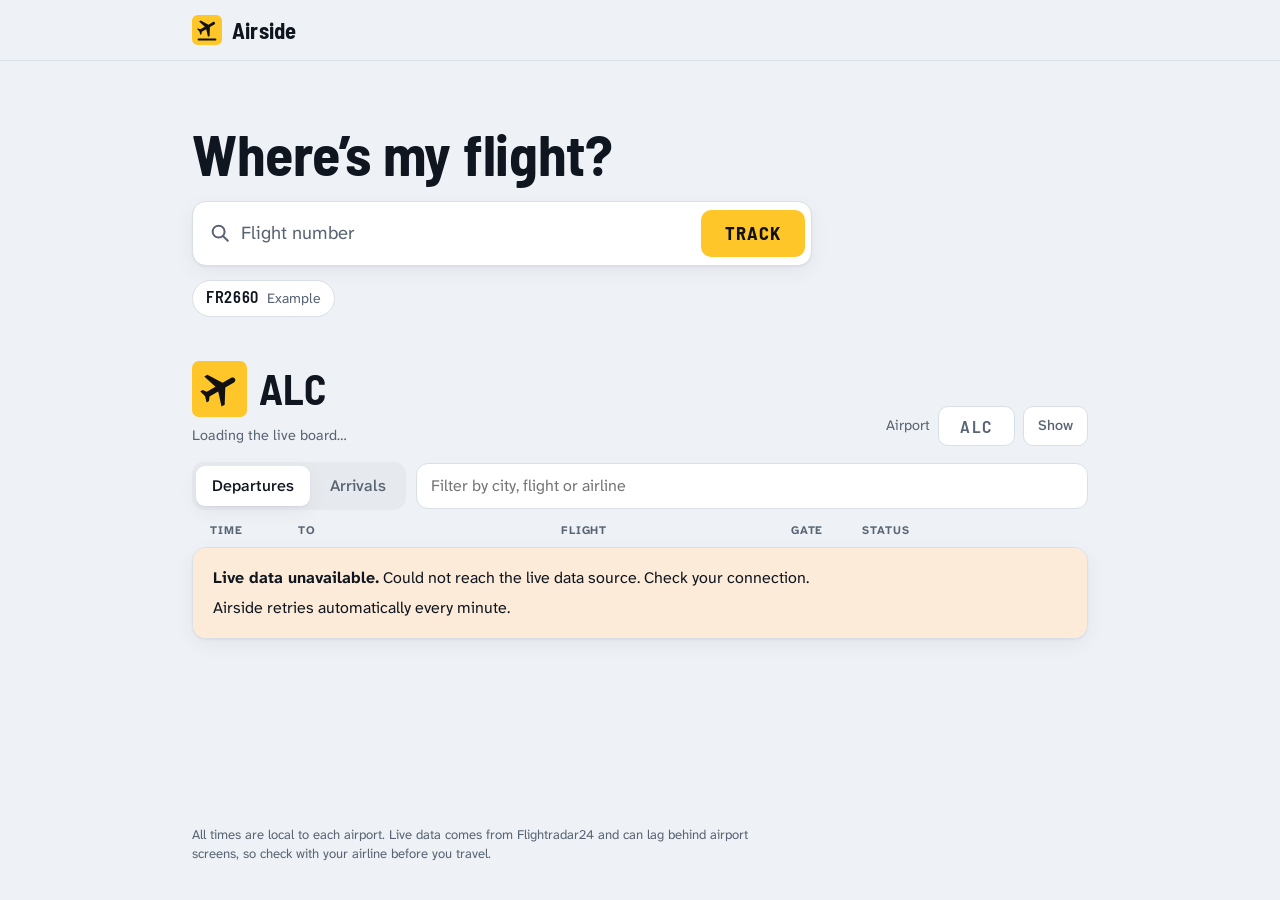
==== index.html @ 5c39e544 "Airside: live flight status and airport boards Static site with no build step. Flight pages show liv" ====
<!doctype html>
<html lang="en">
<head>
<meta charset="utf-8">
<meta name="viewport" content="width=device-width, initial-scale=1, viewport-fit=cover">
<title>Airside</title>
<meta name="description" content="Live flight status and airport departure boards. Fast, clean and free of ads.">
<meta name="theme-color" content="#eef1f5" media="(prefers-color-scheme: light)">
<meta name="theme-color" content="#0c1015" media="(prefers-color-scheme: dark)">
<link rel="icon" href="favicon.svg" type="image/svg+xml">
<link rel="preconnect" href="https://api.flightradar24.com" crossorigin>
<link rel="preconnect" href="https://fonts.googleapis.com">
<link rel="preconnect" href="https://fonts.gstatic.com" crossorigin>
<link rel="stylesheet" href="https://fonts.googleapis.com/css2?family=Atkinson+Hyperlegible+Next:wght@400;500;700&family=Barlow+Semi+Condensed:wght@500;600;700&display=swap">
<link rel="stylesheet" href="css/app.css">
<script type="module" src="js/app.js"></script>
</head>
<body>
<header class="top">
  <div class="wrap top-inner">
    <a class="brand" href="./" data-nav aria-label="Airside home">
      <svg class="brand-mark" viewBox="0 0 32 32" aria-hidden="true"><rect width="32" height="32" rx="6" fill="var(--sign)"/><g fill="var(--sign-ink)"><path transform="translate(4 1.5) rotate(60 12 12)" d="M21 16v-2l-8-5V3.5c0-.83-.67-1.5-1.5-1.5S10 2.67 10 3.5V9l-8 5v2l8-2.5V19l-2 1.5V22l3.5-1 3.5 1v-1.5L13 19v-5.5l8 2.5z"/><rect x="6" y="25" width="20" height="2.2" rx="1.1"/></g></svg>
      Airside
    </a>
    <form class="search search-top js-flight-search" id="top-search" role="search" hidden>
      <label class="sr-only" for="q-top">Flight number</label>
      <input id="q-top" name="q" autocomplete="off" autocapitalize="characters" spellcheck="false" enterkeyhint="search" placeholder="Flight number">
      <button aria-label="Track flight"><svg class="i" viewBox="0 0 24 24" aria-hidden="true"><circle cx="10.5" cy="10.5" r="6.5" fill="none" stroke="currentColor" stroke-width="2.2"/><path d="m15.5 15.5 5 5" stroke="currentColor" stroke-width="2.2" stroke-linecap="round"/></svg></button>
    </form>
  </div>
</header>
<main id="view" class="wrap"></main>
<footer class="wrap foot">
  <p>All times are local to each airport. Live data comes from Flightradar24 and can lag behind airport screens, so check with your airline before you travel.</p>
</footer>
</body>
</html>
---- css/app.css ----
/* Layout: airport wayfinding. A quiet, cool-grey concourse where the only loud
   element is the signage-yellow plate system (gates, terminals, belts, logo).
   Codes and clock times use a condensed sign face; reading text uses a face
   designed for legibility. Single column, max 960px, boards as one panel. */
:root {
  --bg: #eef1f5;
  --surface: #ffffff;
  --ink: #0f1620;
  --muted: #586473;
  --line: #d9dfe6;
  --sign: #ffc629;          /* wayfinding yellow */
  --sign-ink: #111111;
  --plate: #121a24;         /* black location sign */
  --plate-ink: #ffc629;
  --accent: #1f4bd8;
  --ok: #12804a;   --ok-bg: #e2f3e9;
  --warn: #b5530c; --warn-bg: #fcebd9;
  --bad: #c42b2b;  --bad-bg: #fbe4e3;
  --idle: #5f6b7a; --idle-bg: #e6eaef;
  --shadow: 0 1px 2px rgb(15 22 32 / .05), 0 6px 20px rgb(15 22 32 / .05);

  --f-sign: "Barlow Semi Condensed", "Roboto Condensed", "Arial Narrow", sans-serif;
  --f-body: "Atkinson Hyperlegible Next", "Atkinson Hyperlegible", system-ui, -apple-system, "Segoe UI", Roboto, sans-serif;
  --r: 14px;
  --cols: 4.6rem minmax(0, 1.5fr) minmax(0, 1.3fr) 3.6rem minmax(0, 1.25fr);
  color-scheme: light;
}

@media (prefers-color-scheme: dark) {
  :root {
    --bg: #0c1015;
    --surface: #151b23;
    --ink: #e7ecf2;
    --muted: #98a4b2;
    --line: #27313d;
    --plate: #04070a;
    --accent: #8fb0ff;
    --ok: #4dd08b;   --ok-bg: rgb(77 208 139 / .13);
    --warn: #ffa152; --warn-bg: rgb(255 161 82 / .14);
    --bad: #ff7a73;  --bad-bg: rgb(255 122 115 / .14);
    --idle: #a3aebb; --idle-bg: rgb(152 164 178 / .13);
    --shadow: none;
    color-scheme: dark;
  }
}

*, *::before, *::after { box-sizing: border-box; }
[hidden] { display: none !important; }
html { -webkit-text-size-adjust: 100%; }
body {
  margin: 0;
  min-height: 100vh;
  display: flex;
  flex-direction: column;
  background: var(--bg);
  color: var(--ink);
  font: 400 1rem/1.5 var(--f-body);
  -webkit-font-smoothing: antialiased;
}
main { flex: 1; }
a { color: inherit; }
button, input { font: inherit; color: inherit; }
button { cursor: pointer; }
:focus-visible { outline: 3px solid var(--accent); outline-offset: 2px; border-radius: 6px; }
.sr-only { position: absolute; width: 1px; height: 1px; overflow: hidden; clip-path: inset(50%); white-space: nowrap; }
.i { width: 1.15em; height: 1.15em; flex: none; }

.wrap {
  width: 100%;
  max-width: 960px;
  margin-inline: auto;
  padding-left: max(clamp(16px, 4vw, 32px), env(safe-area-inset-left, 0px));
  padding-right: max(clamp(16px, 4vw, 32px), env(safe-area-inset-right, 0px));
}

/* ---------- header */

.top {
  position: sticky;
  top: 0;
  z-index: 10;
  padding-top: env(safe-area-inset-top, 0px);
  background: color-mix(in srgb, var(--bg) 86%, transparent);
  backdrop-filter: blur(12px);
  -webkit-backdrop-filter: blur(12px);
  border-bottom: 1px solid var(--line);
}
.top-inner { display: flex; align-items: center; gap: 16px; min-height: 60px; }
.brand {
  display: inline-flex;
  align-items: center;
  gap: 10px;
  font: 700 1.4rem/1 var(--f-sign);
  letter-spacing: .01em;
  text-decoration: none;
}
.brand-mark { width: 30px; height: 30px; }

/* ---------- search */

.search {
  display: flex;
  align-items: center;
  background: var(--surface);
  border: 1.5px solid var(--line);
  border-radius: 14px;
}
.search:focus-within { border-color: var(--ink); }
.search input {
  flex: 1;
  min-width: 0;
  border: 0;
  background: none;
  outline: none;
  padding: 12px 0;
  font-size: 1.15rem;
  font-weight: 500;
  letter-spacing: .04em;
  text-transform: uppercase;
}
.search input::placeholder { text-transform: none; letter-spacing: 0; font-weight: 400; color: var(--muted); }
.search button { border: 0; background: var(--sign); color: var(--sign-ink); }
.search button:hover { filter: brightness(.95); }

.search-big { max-width: 620px; gap: 10px; padding: 6px 6px 6px 16px; box-shadow: var(--shadow); }
.search-big > .i { width: 22px; height: 22px; color: var(--muted); }
.search-big button {
  padding: 14px 24px;
  border-radius: 10px;
  font: 700 1.15rem/1 var(--f-sign);
  letter-spacing: .05em;
  text-transform: uppercase;
}

.search-top { margin-left: auto; flex: 0 1 230px; padding: 3px 3px 3px 12px; border-radius: 12px; }
.search-top input { padding: 7px 0; font-size: 1rem; }
.search-top button { display: grid; place-items: center; width: 38px; height: 36px; border-radius: 9px; }

/* ---------- home */

.hero { padding-block: clamp(28px, 7vw, 64px) 8px; }
.hero-title {
  margin: 0 0 18px;
  font: 700 clamp(2.3rem, 8vw, 3.6rem)/1 var(--f-sign);
  letter-spacing: -.005em;
  text-wrap: balance;
}
.chips { display: flex; flex-wrap: wrap; gap: 8px; margin-top: 14px; }
.chip {
  display: inline-flex;
  align-items: baseline;
  gap: 8px;
  padding: 7px 13px;
  border: 1px solid var(--line);
  border-radius: 999px;
  background: var(--surface);
  font-size: .88rem;
  text-decoration: none;
}
.chip b { font: 600 1.02rem/1 var(--f-sign); letter-spacing: .04em; }
.chip span { color: var(--muted); }
.chip:hover { border-color: var(--ink); }

.board { margin-block: 36px 24px; }
.board-head {
  display: flex;
  flex-wrap: wrap;
  align-items: flex-end;
  justify-content: space-between;
  gap: 14px 24px;
  margin-bottom: 16px;
}
.board-title {
  display: flex;
  align-items: center;
  gap: 12px;
  margin: 0;
  font: 700 clamp(1.9rem, 6vw, 2.6rem)/1 var(--f-sign);
}
.board-icon {
  width: 1.05em;
  height: 1.05em;
  padding: .14em;
  border-radius: 7px;
  background: var(--sign);
  color: var(--sign-ink);
  box-sizing: content-box;
}
.board-sub { margin: 8px 0 0; color: var(--muted); font-size: .9rem; }
.board-sub b { color: var(--ink); font-variant-numeric: tabular-nums; }

.airport { display: flex; align-items: center; gap: 8px; color: var(--muted); font-size: .9rem; }
.airport input {
  width: 4.4em;
  padding: 8px 6px;
  border: 1.5px solid var(--line);
  border-radius: 10px;
  background: var(--surface);
  font: 600 1.1rem/1 var(--f-sign);
  letter-spacing: .08em;
  text-align: center;
  text-transform: uppercase;
}
.airport button, .ghost, .more {
  display: inline-flex;
  align-items: center;
  gap: 6px;
  padding: 8px 14px;
  border: 1.5px solid var(--line);
  border-radius: 10px;
  background: var(--surface);
  font-weight: 500;
}
.airport button:hover, .ghost:hover, .more:hover { border-color: var(--ink); }

.board-tools { display: flex; flex-wrap: wrap; align-items: center; gap: 10px; margin-bottom: 12px; }
.seg { display: inline-flex; gap: 4px; padding: 4px; border-radius: 12px; background: var(--idle-bg); }
.seg a { padding: 8px 16px; border-radius: 9px; color: var(--muted); font-weight: 500; text-decoration: none; }
.seg a[aria-current] { background: var(--surface); color: var(--ink); box-shadow: var(--shadow); }
#filter {
  flex: 1 1 220px;
  min-width: 0;
  padding: 10px 14px;
  border: 1.5px solid var(--line);
  border-radius: 12px;
  background: var(--surface);
}

.rows-head {
  display: grid;
  grid-template-columns: var(--cols);
  gap: 14px;
  padding: 0 18px 8px;
  color: var(--muted);
  font-size: .72rem;
  font-weight: 700;
  letter-spacing: .08em;
  text-transform: uppercase;
}
.rows {
  overflow: hidden;
  border: 1px solid var(--line);
  border-radius: var(--r);
  background: var(--surface);
  box-shadow: var(--shadow);
}
.row {
  display: grid;
  grid-template-columns: var(--cols);
  align-items: center;
  gap: 14px;
  padding: 12px 18px;
  border-top: 1px solid var(--line);
  text-decoration: none;
}
.row:first-child { border-top: 0; }
a.row:hover { background: color-mix(in srgb, var(--sign) 10%, var(--surface)); }
.r-time b, .r-time i {
  display: block;
  font: 600 1.4rem/1.05 var(--f-sign);
  font-style: normal;
  font-variant-numeric: tabular-nums;
}
.r-time b.was { font-size: .95rem; color: var(--muted); text-decoration: line-through; }
.r-time i { color: var(--tone); }
.r-place b { font-weight: 700; }
.code-sm { color: var(--muted); font: 600 .85rem/1 var(--f-sign); letter-spacing: .07em; }
.r-flight { color: var(--muted); font-size: .88rem; }
.r-flight b { color: var(--ink); font: 600 1.02rem/1 var(--f-sign); letter-spacing: .04em; }
.r-status { display: flex; align-items: center; gap: 8px; color: var(--tone); font-weight: 700; font-size: .92rem; }
.is-past .r-time b, .is-past .r-place b, .is-past .r-flight b { color: var(--muted); }
.is-past .r-status { color: var(--muted); font-weight: 500; }
.is-past .dot { background: var(--line); }
.mini-plate {
  display: inline-grid;
  place-items: center;
  min-width: 2.1rem;
  height: 1.8rem;
  padding: 0 .4rem;
  border-radius: 5px;
  background: var(--sign);
  color: var(--sign-ink);
  font: 700 1.02rem/1 var(--f-sign);
}
.is-past .mini-plate { background: var(--idle-bg); color: var(--muted); }

.row.is-loading { grid-template-columns: 4rem 1fr 6rem; grid-template-areas: none; padding-block: 18px; }
.row.is-loading span { height: 14px; border-radius: 6px; background: var(--idle-bg); animation: pulse 1.4s ease-in-out infinite; }
@keyframes pulse { 50% { opacity: .45; } }

.empty { margin: 0; padding: 18px; color: var(--muted); }
.more { margin: 14px auto 0; }
.problem {
  padding: 18px 20px;
  border-radius: var(--r);
  background: var(--warn-bg);
}
.rows .problem { border-radius: 0; }
.problem p { margin: 0 0 6px; max-width: 65ch; }
.problem p:last-child { margin: 0; }

/* ---------- tones */

.tone-ok   { --tone: var(--ok);   --tone-bg: var(--ok-bg); }
.tone-warn { --tone: var(--warn); --tone-bg: var(--warn-bg); }
.tone-bad  { --tone: var(--bad);  --tone-bg: var(--bad-bg); }
.tone-idle { --tone: var(--idle); --tone-bg: var(--idle-bg); }
.dot { display: inline-block; flex: none; width: .55rem; height: .55rem; border-radius: 50%; background: var(--tone); }
.t-ok { color: var(--ok); } .t-warn { color: var(--warn); } .t-bad { color: var(--bad); } .t-idle { color: var(--muted); }

/* ---------- flight */

.crumbs { padding-top: 18px; }
.crumbs a { display: inline-flex; align-items: center; gap: 4px; color: var(--muted); font-size: .92rem; text-decoration: none; }
.crumbs a:hover { color: var(--ink); }

.plate-num {
  margin: 0;
  padding: .3em .5em .26em;
  border-radius: 8px;
  background: var(--plate);
  box-shadow: inset 0 0 0 1px var(--line);
  color: var(--plate-ink);
  font: 700 clamp(1.7rem, 5.5vw, 2.2rem)/1 var(--f-sign);
  letter-spacing: .06em;
}
.fl-head { display: flex; flex-wrap: wrap; align-items: center; gap: 14px 18px; margin-block: 14px 18px; }
.fl-title { flex: 1 1 260px; min-width: 0; }
.fl-title h1 { margin: 0; font: 700 clamp(1.55rem, 5vw, 2.2rem)/1.08 var(--f-sign); text-wrap: balance; }
.sub { margin: 4px 0 0; color: var(--muted); }
.sub:empty { display: none; }

.days {
  display: flex;
  gap: 6px;
  margin-bottom: 16px;
  padding-bottom: 2px;
  overflow-x: auto;
  scrollbar-width: none;
  -webkit-mask-image: linear-gradient(90deg, transparent, #000 12px, #000 calc(100% - 24px), transparent);
          mask-image: linear-gradient(90deg, transparent, #000 12px, #000 calc(100% - 24px), transparent);
  padding-inline: 4px 24px;
}
.days::-webkit-scrollbar { display: none; }
.day {
  display: inline-flex;
  flex: none;
  align-items: center;
  gap: 7px;
  padding: 7px 13px;
  border: 1px solid var(--line);
  border-radius: 999px;
  background: var(--surface);
  font-size: .9rem;
  white-space: nowrap;
  text-decoration: none;
}
.day:hover { border-color: var(--ink); }
.day[aria-current] { background: var(--ink); border-color: var(--ink); color: var(--bg); font-weight: 700; }

.status { margin-bottom: 16px; padding: 18px 20px; border-radius: var(--r); background: var(--tone-bg); }
.status-main { display: flex; flex-wrap: wrap; align-items: center; gap: 6px 12px; margin: 0; }
.status-main strong { color: var(--tone); font: 700 clamp(1.8rem, 6vw, 2.3rem)/1 var(--f-sign); }
.status-main .dot { width: .8rem; height: .8rem; }
.status-note { color: var(--tone); font-weight: 700; }
.status-detail { margin: 8px 0 0; font-size: 1.05rem; max-width: 65ch; }
.status-meta { margin: 6px 0 0; color: var(--muted); font-size: .85rem; }

.route { overflow: hidden; border: 1px solid var(--line); border-radius: var(--r); background: var(--surface); box-shadow: var(--shadow); }
.route-bar { display: grid; grid-template-columns: auto minmax(0, 1fr) auto; align-items: center; gap: 12px; padding: 20px 20px 16px; }
.rb-end { display: flex; flex-direction: column; margin: 0; }
.rb-arr { align-items: flex-end; text-align: right; }
.code { font: 700 clamp(2.7rem, 10vw, 3.8rem)/.9 var(--f-sign); letter-spacing: .02em; }
.city { margin-top: 6px; color: var(--muted); font-size: .92rem; }
.track { display: flex; flex-direction: column; gap: 10px; min-width: 0; padding-bottom: 1.4rem; }
.track-line {
  position: relative;
  height: 2px;
  margin-inline: 14px;
  background: repeating-linear-gradient(90deg, var(--muted) 0 5px, transparent 5px 10px);
  opacity: .9;
}
.track-fill { position: absolute; inset: 0 auto 0 0; width: calc(var(--p) * 100%); background: var(--ink); }
.track-plane {
  position: absolute;
  top: 50%;
  left: calc(var(--p) * 100%);
  width: 26px;
  height: 26px;
  padding: 3px;
  box-sizing: content-box;
  border-radius: 50%;
  background: var(--surface);
  color: var(--ink);
  transform: translate(-50%, -50%);
}
.track-meta { margin: 0; color: var(--muted); font-size: .85rem; text-align: center; font-variant-numeric: tabular-nums; }

.ends { display: grid; grid-template-columns: 1fr 1fr; border-top: 1px solid var(--line); }
.end { min-width: 0; padding: 18px 20px 20px; }
.end + .end { border-left: 1px solid var(--line); }
.end-label {
  display: flex;
  align-items: center;
  gap: 8px;
  margin: 0 0 12px;
  color: var(--muted);
  font-size: .76rem;
  font-weight: 700;
  letter-spacing: .07em;
  text-transform: uppercase;
}
.times { display: flex; gap: 28px; margin: 0; }
.times div { display: flex; flex-direction: column; }
.times dt { color: var(--muted); font-size: .8rem; }
.times dd { margin: 0; font: 600 2.1rem/1.05 var(--f-sign); font-variant-numeric: tabular-nums; }
.times dd.was { color: var(--muted); text-decoration: line-through; text-decoration-thickness: 2px; }
.tz { margin: 6px 0 16px; color: var(--muted); font-size: .82rem; }
.plates { display: flex; flex-wrap: wrap; gap: 8px; }
.plate {
  display: flex;
  flex-direction: column;
  gap: 3px;
  min-width: 4.8rem;
  padding: 7px 11px 8px;
  border-radius: 6px;
  background: var(--sign);
  color: var(--sign-ink);
}
.plate span { font-size: .66rem; font-weight: 700; letter-spacing: .08em; text-transform: uppercase; }
.plate b { font: 700 1.55rem/1 var(--f-sign); }
.plate.is-empty { background: transparent; color: var(--muted); box-shadow: inset 0 0 0 1.5px var(--line); }

.facts {
  display: flex;
  flex-wrap: wrap;
  gap: 14px 36px;
  margin: 16px 0 0;
  padding: 16px 20px;
  border: 1px solid var(--line);
  border-radius: var(--r);
  background: var(--surface);
}
.facts div { flex: 1 1 180px; min-width: 0; }
.facts dt { color: var(--muted); font-size: .8rem; }
.facts dd { margin: 2px 0 0; font-weight: 500; }
.facts small { color: var(--muted); font-size: .82rem; font-weight: 400; }

.block { margin-top: 36px; }
.block h2 { margin: 0 0 14px; font: 700 1.6rem/1.1 var(--f-sign); }
.stats { display: grid; grid-template-columns: repeat(auto-fit, minmax(6.2rem, 1fr)); gap: 14px 16px; max-width: 640px; margin-bottom: 16px; }
.stats p { display: flex; flex-direction: column; margin: 0; }
.stats b { font: 700 2.1rem/1 var(--f-sign); font-variant-numeric: tabular-nums; }
.stats span { color: var(--muted); font-size: .85rem; }

.chart { margin: 0; padding: 26px 16px 14px; border: 1px solid var(--line); border-radius: var(--r); background: var(--surface); }
.chart-plot {
  position: relative;
  display: grid;
  grid-auto-columns: minmax(0, 1fr);
  grid-auto-flow: column;
  gap: 6px;
  height: 150px;
  margin-right: 3.6rem;
}
.col { position: relative; }
.bar { position: absolute; left: 50%; width: min(30px, 62%); border-radius: 3px; background: var(--tone); transform: translateX(-50%); }
.lbl {
  position: absolute;
  left: 0;
  right: 0;
  color: var(--muted);
  font: 600 .85rem/1 var(--f-sign);
  font-variant-numeric: tabular-nums;
  text-align: center;
}
.lbl.up { transform: translateY(calc(-100% - 5px)); }
.lbl.down { transform: translateY(5px); }
.x { position: absolute; left: 50%; color: var(--bad); font: 700 1.2rem/1 var(--f-sign); transform: translate(-50%, -50%); }
.rule { position: absolute; left: 0; right: 0; height: 0; border-top: 1px solid var(--line); }
.rule.zero { border-top: 1.5px solid var(--muted); }
.rule.limit { border-top: 1px dashed var(--warn); opacity: .8; }
.rule em {
  position: absolute;
  right: -3.6rem;
  width: 3.3rem;
  transform: translateY(-50%);
  color: var(--warn);
  font: 500 .7rem/1.1 var(--f-body);
  font-style: normal;
}
.chart-days {
  display: grid;
  grid-auto-columns: minmax(0, 1fr);
  grid-auto-flow: column;
  gap: 6px;
  margin: 10px 3.6rem 0 0;
  color: var(--muted);
  font-size: .74rem;
  text-align: center;
}
.chart figcaption { margin-top: 12px; color: var(--muted); font-size: .8rem; max-width: 65ch; }

.table-wrap { overflow-x: auto; border: 1px solid var(--line); border-radius: var(--r); background: var(--surface); }
.hist { width: 100%; border-collapse: collapse; font-variant-numeric: tabular-nums; }
.hist th, .hist td { padding: 11px 16px; border-top: 1px solid var(--line); text-align: left; white-space: nowrap; }
.hist thead th { border-top: 0; color: var(--muted); font-size: .72rem; font-weight: 700; letter-spacing: .07em; text-transform: uppercase; }
.hist tbody th a { font-weight: 700; text-decoration: none; }
.hist tbody th a:hover { text-decoration: underline; }
.hist td { font: 500 1.08rem/1.2 var(--f-sign); }
.pill { display: inline-block; padding: 3px 10px; border-radius: 999px; background: var(--tone-bg); color: var(--tone); font: 700 .82rem/1.3 var(--f-body); }

.loading-flight { display: flex; flex-direction: column; align-items: flex-start; gap: 16px; padding-block: 40px; }
.loading-flight > p:not(.plate-num) { margin: 0; color: var(--muted); }

.foot { padding-block: 28px 36px; color: var(--muted); font-size: .82rem; }
.foot p { max-width: 65ch; margin: 0; }

/* ---------- narrow screens */

@media (max-width: 640px) {
  .rows-head { display: none; }
  .row {
    grid-template-columns: 3.9rem minmax(0, 1fr) auto;
    grid-template-areas: "time place status" "time flight gate";
    gap: 4px 12px;
    padding: 12px 14px;
  }
  .r-time { grid-area: time; align-self: start; }
  .r-place { grid-area: place; }
  .r-flight { grid-area: flight; }
  .r-gate { grid-area: gate; justify-self: end; }
  .r-status { grid-area: status; justify-self: end; font-size: .86rem; }
  .ends { grid-template-columns: 1fr; }
  .end + .end { border-left: 0; border-top: 1px solid var(--line); }
  .hist .opt { display: none; }
  .hist th, .hist td { padding-inline: 12px; }
  .stats b { font-size: 1.8rem; }
  .route-bar { padding-inline: 16px; }
  .end { padding-inline: 16px; }
}

@media (prefers-reduced-motion: reduce) {
  *, *::before, *::after { animation: none !important; transition: none !important; }
}
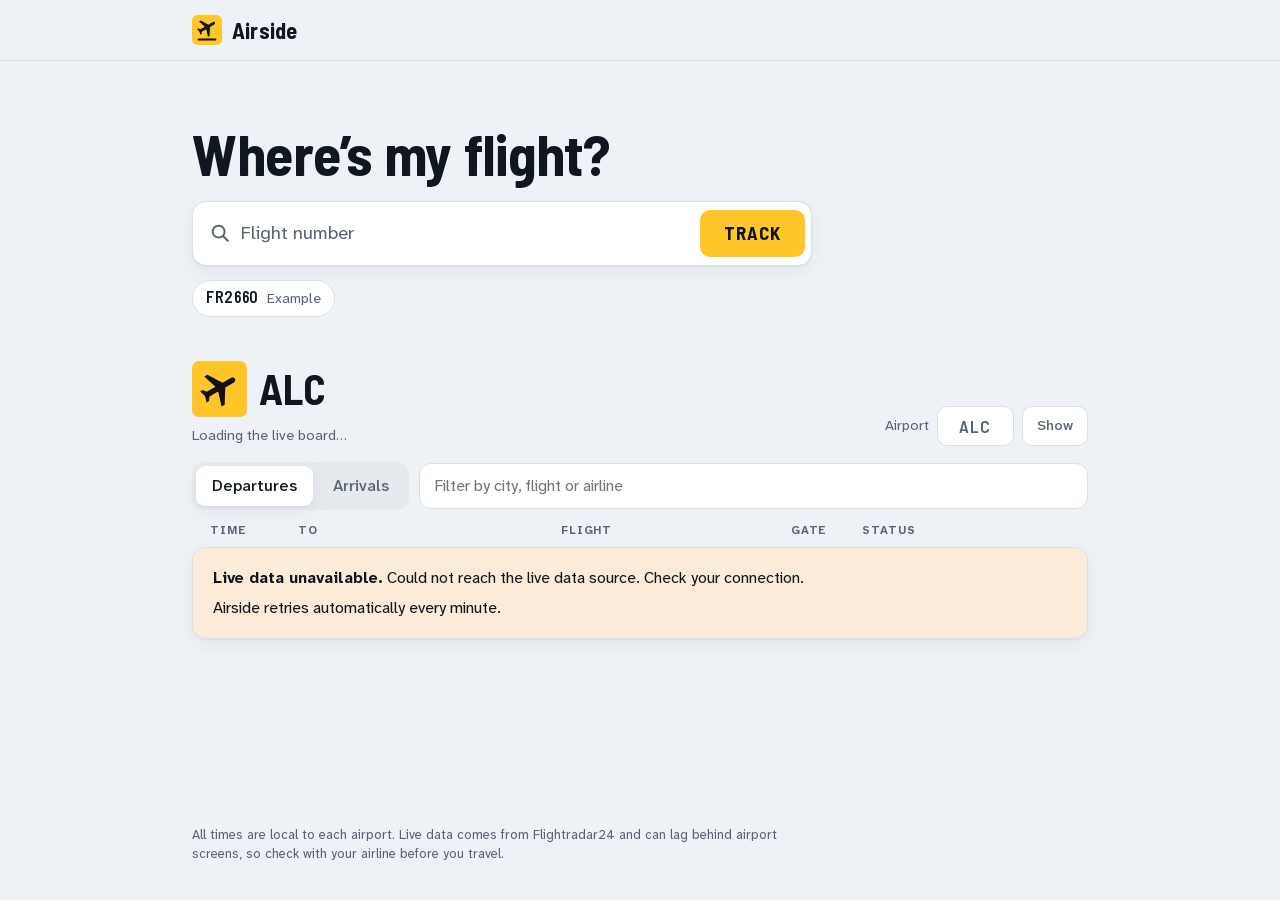
==== commit 8c4ac3fe: "Leaner and tidier: self-hosted fonts, folds, fewer requests - Self-host the fonts, subset to Latin-1" ====
--- a/index.html
+++ b/index.html
@@ -8,11 +8,18 @@
 <meta name="theme-color" content="#eef1f5" media="(prefers-color-scheme: light)">
 <meta name="theme-color" content="#0c1015" media="(prefers-color-scheme: dark)">
 <link rel="icon" href="favicon.svg" type="image/svg+xml">
+<meta property="og:title" content="Airside">
+<meta property="og:description" content="Live flight status and airport boards. Fast, clean and free of ads.">
+<link rel="manifest" href="manifest.webmanifest">
+<link rel="apple-touch-icon" href="icons/icon-192.png">
 <link rel="preconnect" href="https://api.flightradar24.com" crossorigin>
-<link rel="preconnect" href="https://fonts.googleapis.com">
-<link rel="preconnect" href="https://fonts.gstatic.com" crossorigin>
-<link rel="stylesheet" href="https://fonts.googleapis.com/css2?family=Atkinson+Hyperlegible+Next:wght@400;500;700&family=Barlow+Semi+Condensed:wght@500;600;700&display=swap">
+<link rel="preload" href="fonts/atkinson-hyperlegible-next.woff2" as="font" type="font/woff2" crossorigin>
+<link rel="preload" href="fonts/barlow-semi-condensed-700.woff2" as="font" type="font/woff2" crossorigin>
+<link rel="preload" href="fonts/barlow-semi-condensed-600.woff2" as="font" type="font/woff2" crossorigin>
 <link rel="stylesheet" href="css/app.css">
+<link rel="modulepreload" href="js/fr24.js">
+<link rel="modulepreload" href="js/format.js">
+<link rel="modulepreload" href="js/icons.js">
 <script type="module" src="js/app.js"></script>
 </head>
 <body>
@@ -29,7 +36,7 @@
     </form>
   </div>
 </header>
-<main id="view" class="wrap"></main>
+<main id="view" class="wrap"><noscript><p class="problem">Airside needs JavaScript to fetch live flight data.</p></noscript></main>
 <footer class="wrap foot">
   <p>All times are local to each airport. Live data comes from Flightradar24 and can lag behind airport screens, so check with your airline before you travel.</p>
 </footer>
--- a/css/app.css
+++ b/css/app.css
@@ -44,6 +44,25 @@
   }
 }
 
+@font-face {
+  font-family: "Atkinson Hyperlegible Next";
+  src: url("../fonts/atkinson-hyperlegible-next.woff2") format("woff2");
+  font-weight: 400 700;
+  font-display: swap;
+}
+@font-face {
+  font-family: "Barlow Semi Condensed";
+  src: url("../fonts/barlow-semi-condensed-600.woff2") format("woff2");
+  font-weight: 600;
+  font-display: swap;
+}
+@font-face {
+  font-family: "Barlow Semi Condensed";
+  src: url("../fonts/barlow-semi-condensed-700.woff2") format("woff2");
+  font-weight: 700;
+  font-display: swap;
+}
+
 *, *::before, *::after { box-sizing: border-box; }
 [hidden] { display: none !important; }
 html { -webkit-text-size-adjust: 100%; }
@@ -431,29 +450,52 @@
 .plate b { font: 700 1.55rem/1 var(--f-sign); }
 .plate.is-empty { background: transparent; color: var(--muted); box-shadow: inset 0 0 0 1.5px var(--line); }
 
-.facts {
+/* Secondary information folds away; the summary line carries the headline number. */
+.fold { margin-top: 12px; border: 1px solid var(--line); border-radius: var(--r); background: var(--surface); }
+.fold + .fold { margin-top: 10px; }
+.fold > summary {
+  position: relative;
   display: flex;
   flex-wrap: wrap;
-  gap: 14px 36px;
-  margin: 16px 0 0;
-  padding: 16px 20px;
-  border: 1px solid var(--line);
+  align-items: baseline;
+  gap: 2px 14px;
+  padding: 15px 52px 15px 20px;
   border-radius: var(--r);
-  background: var(--surface);
-}
-.facts div { flex: 1 1 180px; min-width: 0; }
-.facts dt { color: var(--muted); font-size: .8rem; }
-.facts dd { margin: 2px 0 0; font-weight: 500; }
-.facts small { color: var(--muted); font-size: .82rem; font-weight: 400; }
-
-.block { margin-top: 36px; }
-.block h2 { margin: 0 0 14px; font: 700 1.6rem/1.1 var(--f-sign); }
+  cursor: pointer;
+  list-style: none;
+}
+.fold > summary::-webkit-details-marker { display: none; }
+.fold > summary::after {
+  content: "";
+  position: absolute;
+  top: 50%;
+  right: 24px;
+  width: 9px;
+  height: 9px;
+  border-right: 2px solid var(--muted);
+  border-bottom: 2px solid var(--muted);
+  transform: translateY(-70%) rotate(45deg);
+  transition: transform .2s;
+}
+.fold[open] > summary::after { transform: translateY(-25%) rotate(-135deg); }
+.fold > summary:hover::after { border-color: var(--ink); }
+.fold-title { font: 700 1.3rem/1.15 var(--f-sign); }
+.fold-hint { color: var(--muted); font-size: .9rem; }
+.fold-body { padding: 18px 20px 20px; border-top: 1px solid var(--line); }
+.fold-body h3 { margin: 26px 0 10px; font: 700 1.2rem/1.1 var(--f-sign); }
+
+.kv { display: grid; grid-template-columns: repeat(auto-fill, minmax(min(100%, 230px), 1fr)); gap: 14px 32px; margin: 0; }
+.kv div { min-width: 0; }
+.kv dt { color: var(--muted); font-size: .8rem; }
+.kv dd { margin: 2px 0 0; font-weight: 500; overflow-wrap: anywhere; }
+.kv small { color: var(--muted); font-size: .82rem; font-weight: 400; }
+.source { margin: 18px 0 0; color: var(--muted); font-size: .8rem; }
 .stats { display: grid; grid-template-columns: repeat(auto-fit, minmax(6.2rem, 1fr)); gap: 14px 16px; max-width: 640px; margin-bottom: 16px; }
 .stats p { display: flex; flex-direction: column; margin: 0; }
 .stats b { font: 700 2.1rem/1 var(--f-sign); font-variant-numeric: tabular-nums; }
 .stats span { color: var(--muted); font-size: .85rem; }
 
-.chart { margin: 0; padding: 26px 16px 14px; border: 1px solid var(--line); border-radius: var(--r); background: var(--surface); }
+.chart { margin: 0; padding-top: 22px; }
 .chart-plot {
   position: relative;
   display: grid;
@@ -501,13 +543,16 @@
 }
 .chart figcaption { margin-top: 12px; color: var(--muted); font-size: .8rem; max-width: 65ch; }
 
-.table-wrap { overflow-x: auto; border: 1px solid var(--line); border-radius: var(--r); background: var(--surface); }
+.table-wrap { overflow-x: auto; margin-inline: -20px; }
+.fold-body:has(> .table-wrap:last-child) { padding-bottom: 0; }
 .hist { width: 100%; border-collapse: collapse; font-variant-numeric: tabular-nums; }
 .hist th, .hist td { padding: 11px 16px; border-top: 1px solid var(--line); text-align: left; white-space: nowrap; }
+.hist th:first-child, .hist td:first-child { padding-left: 20px; }
+.hist :is(th, td):last-child { padding-right: 20px; }
 .hist thead th { border-top: 0; color: var(--muted); font-size: .72rem; font-weight: 700; letter-spacing: .07em; text-transform: uppercase; }
 .hist tbody th a { font-weight: 700; text-decoration: none; }
 .hist tbody th a:hover { text-decoration: underline; }
-.hist td { font: 500 1.08rem/1.2 var(--f-sign); }
+.hist td { font: 600 1.08rem/1.2 var(--f-sign); }
 .pill { display: inline-block; padding: 3px 10px; border-radius: 999px; background: var(--tone-bg); color: var(--tone); font: 700 .82rem/1.3 var(--f-body); }
 
 .loading-flight { display: flex; flex-direction: column; align-items: flex-start; gap: 16px; padding-block: 40px; }
@@ -534,7 +579,11 @@
   .ends { grid-template-columns: 1fr; }
   .end + .end { border-left: 0; border-top: 1px solid var(--line); }
   .hist .opt { display: none; }
-  .hist th, .hist td { padding-inline: 12px; }
+  .hist th, .hist td { padding-inline: 10px; }
+  .hist th:first-child { padding-left: 16px; }
+  .fold > summary { padding-left: 16px; }
+  .fold-body { padding-inline: 16px; }
+  .table-wrap { margin-inline: -16px; }
   .stats b { font-size: 1.8rem; }
   .route-bar { padding-inline: 16px; }
   .end { padding-inline: 16px; }
